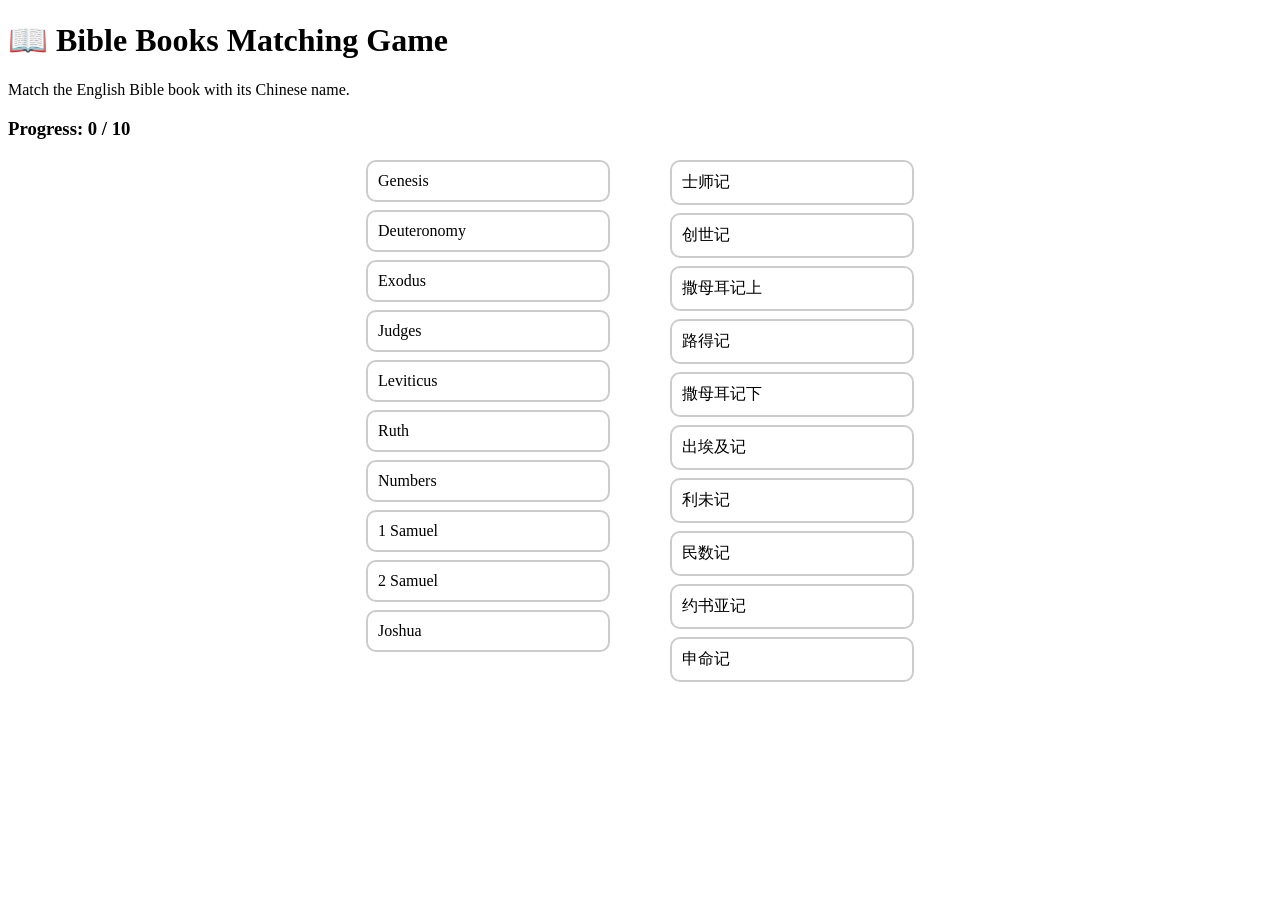
==== index.html @ f9fe6b04 "Add files via upload" ====
<!DOCTYPE html>
<html lang="en">
<head>
<meta charset="UTF-8">
<meta name="viewport" content="width=device-width, initial-scale=1.0">
<title>连连看Matching</title>
<link rel="stylesheet" href="styles.css">
</head>

<body>

<h1>📖 Bible Books Matching Game</h1>
    
<p>Match the English Bible book with its Chinese name.</p>

<h3 id="score">Progress: 0 / 10</h3>

    <div class="container">

        <div id="english-column" class="column"></div>

        <div id="chinese-column" class="column"></div>

    </div>

    <h2 id="result"></h2>

    <script src="script.js"></script>

</body>
</html>
---- styles.css ----
@font-face {
    font-family: Arial, sans-serif;
    background:#f4f6f8;
    text-align:center;
    margin:20px;
}

.container{
    display:flex;
    justify-content:center;
    gap:60px;
    margin-top:20px;
}

.column{
    display:flex;
    flex-direction:column;
    gap:8px;
}

.item{
    width:220px;
    padding:10px;
    border:2px solid #ccc;
    border-radius:10px;
    background:white;
    cursor:pointer;
    transition:0.3s;
}

.item:hover{
    background:#eef;
}

.selected{
    background:#87ceeb;
}

.correct{
    background:#90ee90;
    border-color:green;
    pointer-events:none;
}

#result{
    margin-top:20px;
    color:green;
}
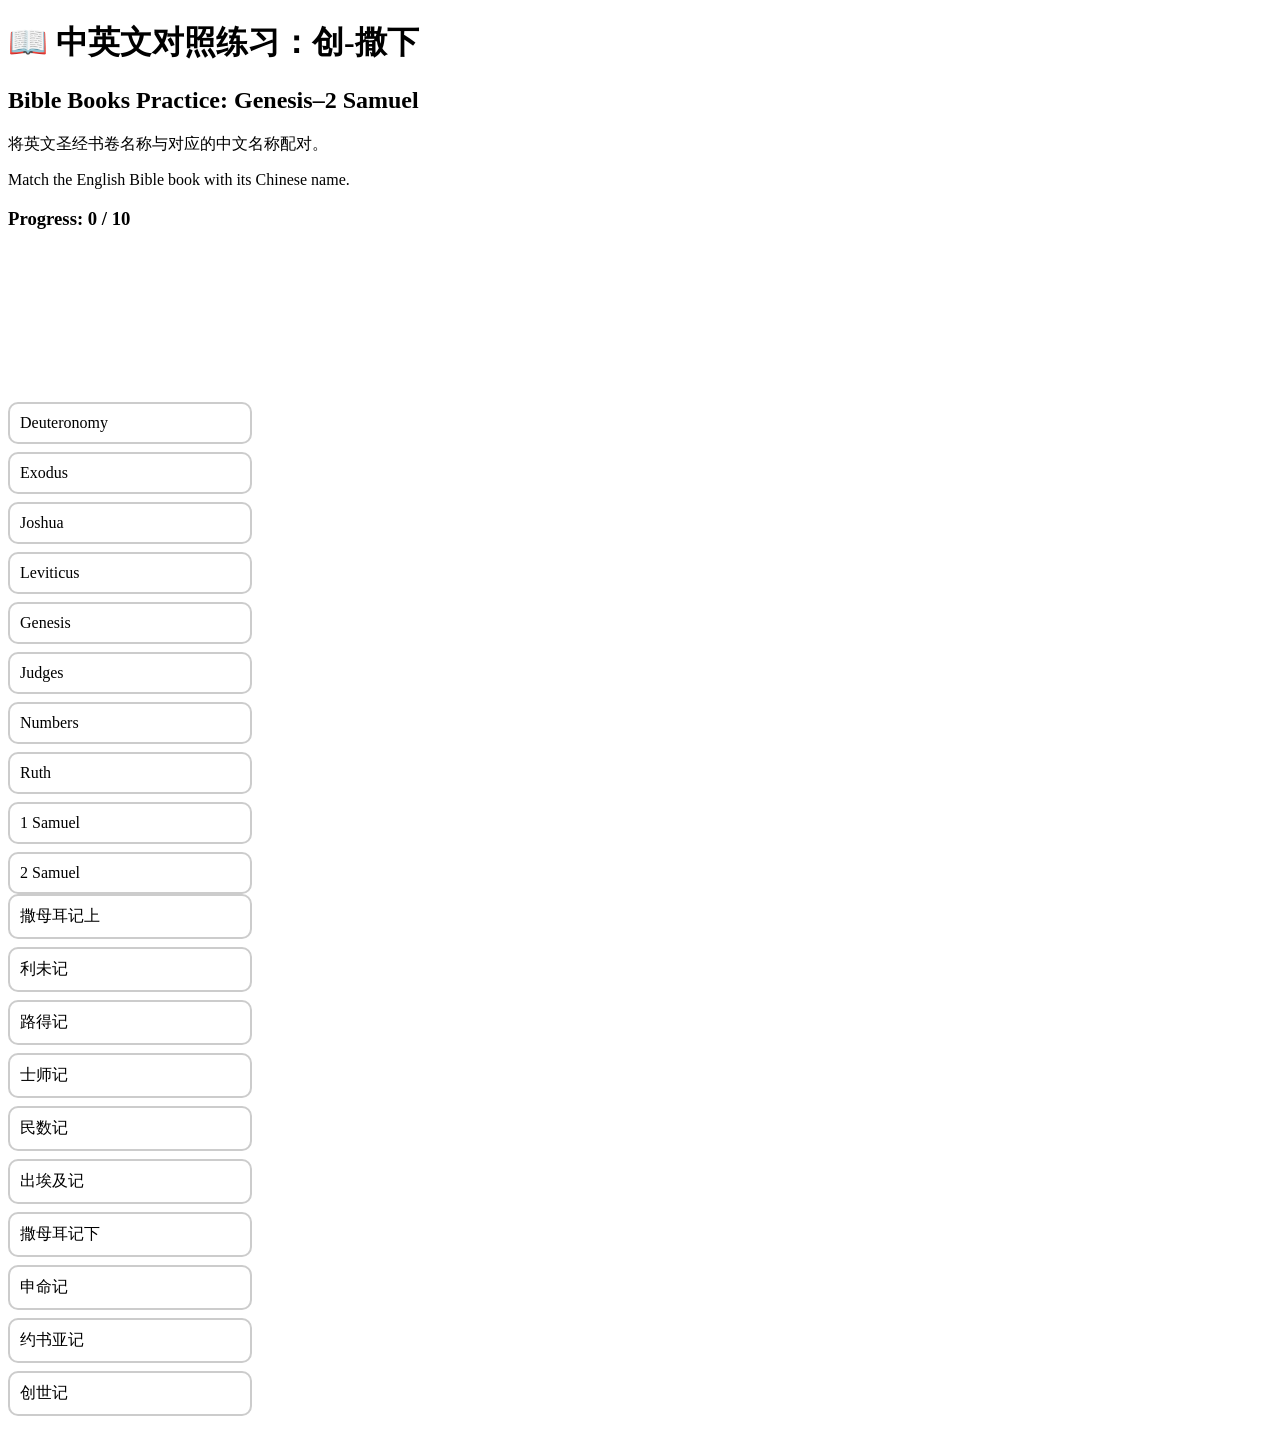
==== commit 69afb621: "Update index.html for bilingual Bible book matching" ====
--- a/index.html
+++ b/index.html
@@ -1,21 +1,29 @@
 <!DOCTYPE html>
 <html lang="en">
+
 <head>
-<meta charset="UTF-8">
-<meta name="viewport" content="width=device-width, initial-scale=1.0">
-<title>连连看Matching</title>
-<link rel="stylesheet" href="styles.css">
+    <meta charset="UTF-8">
+    <meta name="viewport" content="width=device-width, initial-scale=1.0">
+    <title>中英文对照练习：创-撒下 | Bible Books Practice: Genesis–2 Samuel</title>
+
+    <link rel="stylesheet" href="styles.css">
 </head>
 
 <body>
 
-<h1>📖 Bible Books Matching Game</h1>
-    
-<p>Match the English Bible book with its Chinese name.</p>
+    <h1>📖 中英文对照练习：创-撒下</h1>
 
-<h3 id="score">Progress: 0 / 10</h3>
+    <h2>Bible Books Practice: Genesis–2 Samuel</h2>
 
-    <div class="container">
+    <p>将英文圣经书卷名称与对应的中文名称配对。</p>
+
+    <p>Match the English Bible book with its Chinese name.</p>
+
+    <h3 id="score">Progress: 0 / 10</h3>
+
+    <div class="game-area">
+
+        <svg id="lines"></svg>
 
         <div id="english-column" class="column"></div>
 
@@ -28,4 +36,5 @@
     <script src="script.js"></script>
 
 </body>
-</html>+
+</html>
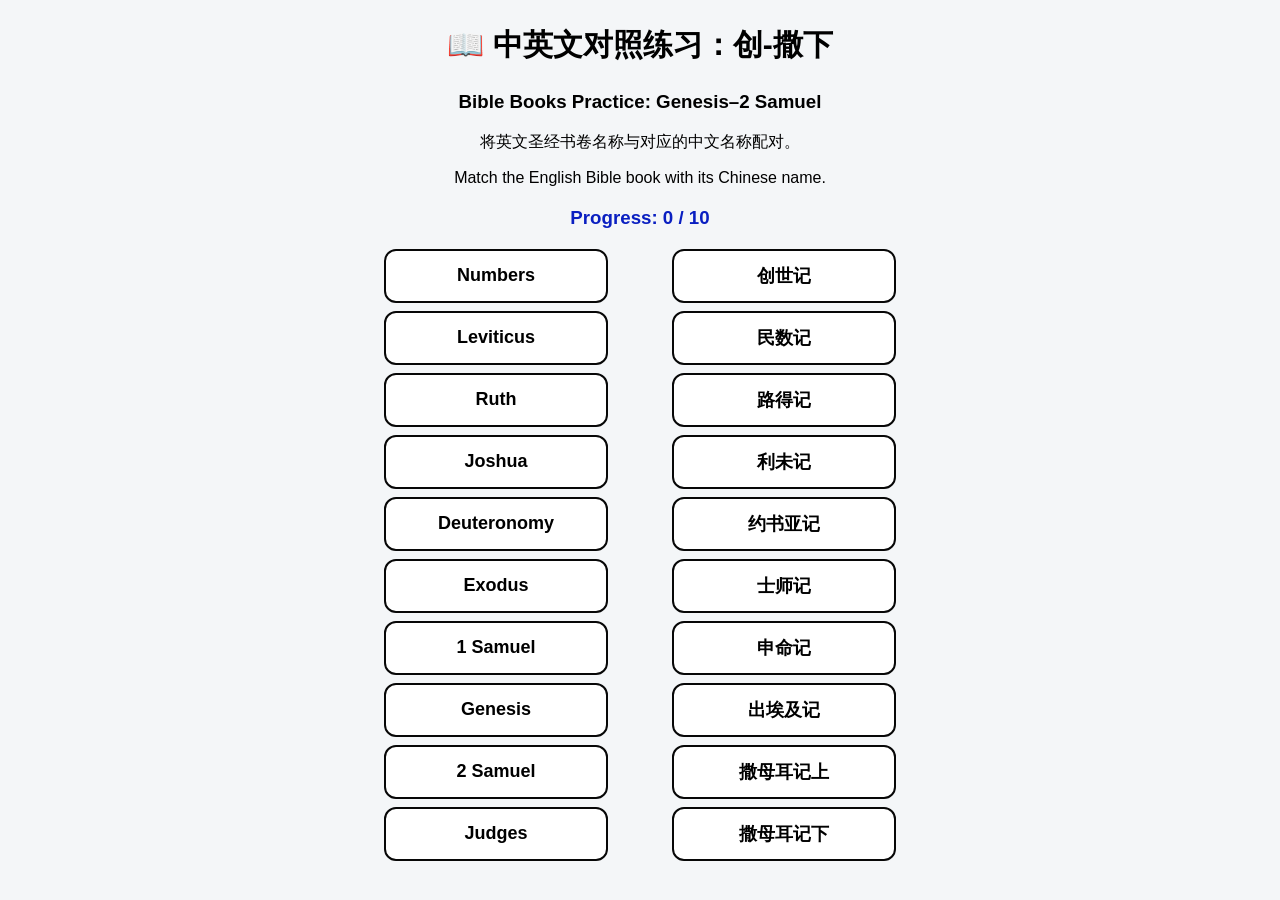
==== commit 8ef58102: "Update index.html" ====
--- a/index.html
+++ b/index.html
@@ -11,9 +11,9 @@
 
 <body>
 
-    <h1>📖 中英文对照练习：创-撒下</h1>
+    <h2>📖 中英文对照练习：创-撒下</h2>
 
-    <h2>Bible Books Practice: Genesis–2 Samuel</h2>
+    <h3>Bible Books Practice: Genesis–2 Samuel</h3>
 
     <p>将英文圣经书卷名称与对应的中文名称配对。</p>
 
--- a/styles.css
+++ b/styles.css
@@ -1,31 +1,70 @@
-@font-face {
+body{
     font-family: Arial, sans-serif;
     background:#f4f6f8;
     text-align:center;
     margin:20px;
 }
 
-.container{
+h1{
+    text-align:center;
+    font-size:clamp(24px,5vw,48px);
+}
+
+h2{
+    text-align:center;
+    font-size:clamp(18px,3vw,30px);
+}
+
+p{
+    text-align:center;
+}
+
+#score{
+    margin-top:20px;
+    color:#0a1fc1;
+}
+
+.game-area{
+    position:relative;
     display:flex;
     justify-content:center;
-    gap:60px;
-    margin-top:20px;
+
+    gap:5vw;
+
+    width:95%;
+    max-width:900px;
+
+    min-height:450px;
+
+    margin:20px auto;
 }
 
 .column{
     display:flex;
     flex-direction:column;
     gap:8px;
+    position:relative;
+    z-index:2;
 }
 
 .item{
-    width:220px;
-    padding:10px;
-    border:2px solid #ccc;
-    border-radius:10px;
+    width:28vw;
+    max-width:220px;
+    min-width:120px;
+
+    height:50px;
+
+    display:flex;
+    align-items:center;
+    justify-content:center;
+
+    border:2px solid #070707;
+    border-radius:12px;
+
     background:white;
-    cursor:pointer;
-    transition:0.3s;
+
+    font-size:18px;
+    font-weight:bold;
 }
 
 .item:hover{
@@ -33,16 +72,59 @@
 }
 
 .selected{
-    background:#87ceeb;
+    background:#b8ddeb;
 }
 
 .correct{
-    background:#90ee90;
-    border-color:green;
+    background:#dcdc26;
+    border-color:rgb(17, 18, 17);
     pointer-events:none;
 }
 
 #result{
+    text-align:center;
+    font-size:18px;
     margin-top:20px;
-    color:green;
-}+    color:rgb(11, 12, 11);
+}
+
+#lines{
+    position:absolute;
+    top:0;
+    left:0;
+    width:100%;
+    height:100%;
+    pointer-events:none;
+    z-index:1;
+}
+
+@media (max-width: 768px){
+
+    body{
+        margin:10px;
+    }
+
+    .game-area{
+        gap:15px;
+        width:100%;
+    }
+
+    .item{
+        width:100px;
+        height:45px;
+        font-size:16px;
+    }
+
+    h1{
+        font-size:28px;
+    }
+
+    h2{
+        font-size:22px;
+    }
+
+    p{
+        font-size:16px;
+    }
+
+}
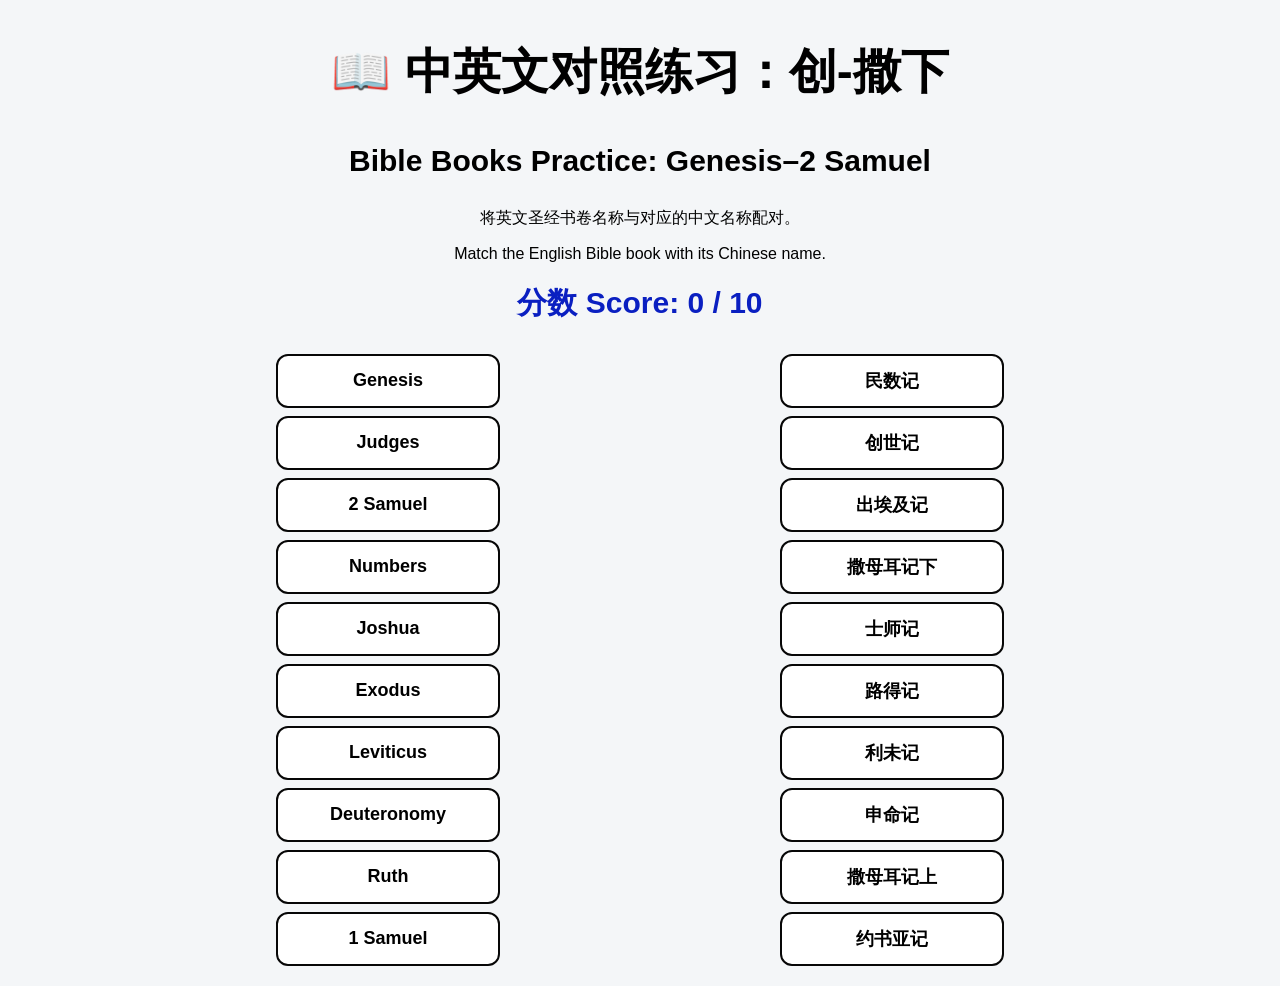
==== commit e9670a58: "Update index.html" ====
--- a/index.html
+++ b/index.html
@@ -19,7 +19,7 @@
 
     <p>Match the English Bible book with its Chinese name.</p>
 
-    <h3 id="score">Progress: 0 / 10</h3>
+    <h3 id="score">分数 Score: 0 / 10</h3>
 
     <div class="game-area">
 
--- a/styles.css
+++ b/styles.css
@@ -5,12 +5,12 @@
     margin:20px;
 }
 
-h1{
+h2{
     text-align:center;
     font-size:clamp(24px,5vw,48px);
 }
 
-h2{
+h3{
     text-align:center;
     font-size:clamp(18px,3vw,30px);
 }
@@ -29,12 +29,10 @@
     display:flex;
     justify-content:center;
 
-    gap:5vw;
+    gap:280px;
 
     width:95%;
-    max-width:900px;
-
-    min-height:450px;
+    max-width:1000px;
 
     margin:20px auto;
 }
@@ -115,11 +113,11 @@
         font-size:16px;
     }
 
-    h1{
+    h2{
         font-size:28px;
     }
 
-    h2{
+    h3{
         font-size:22px;
     }
 
